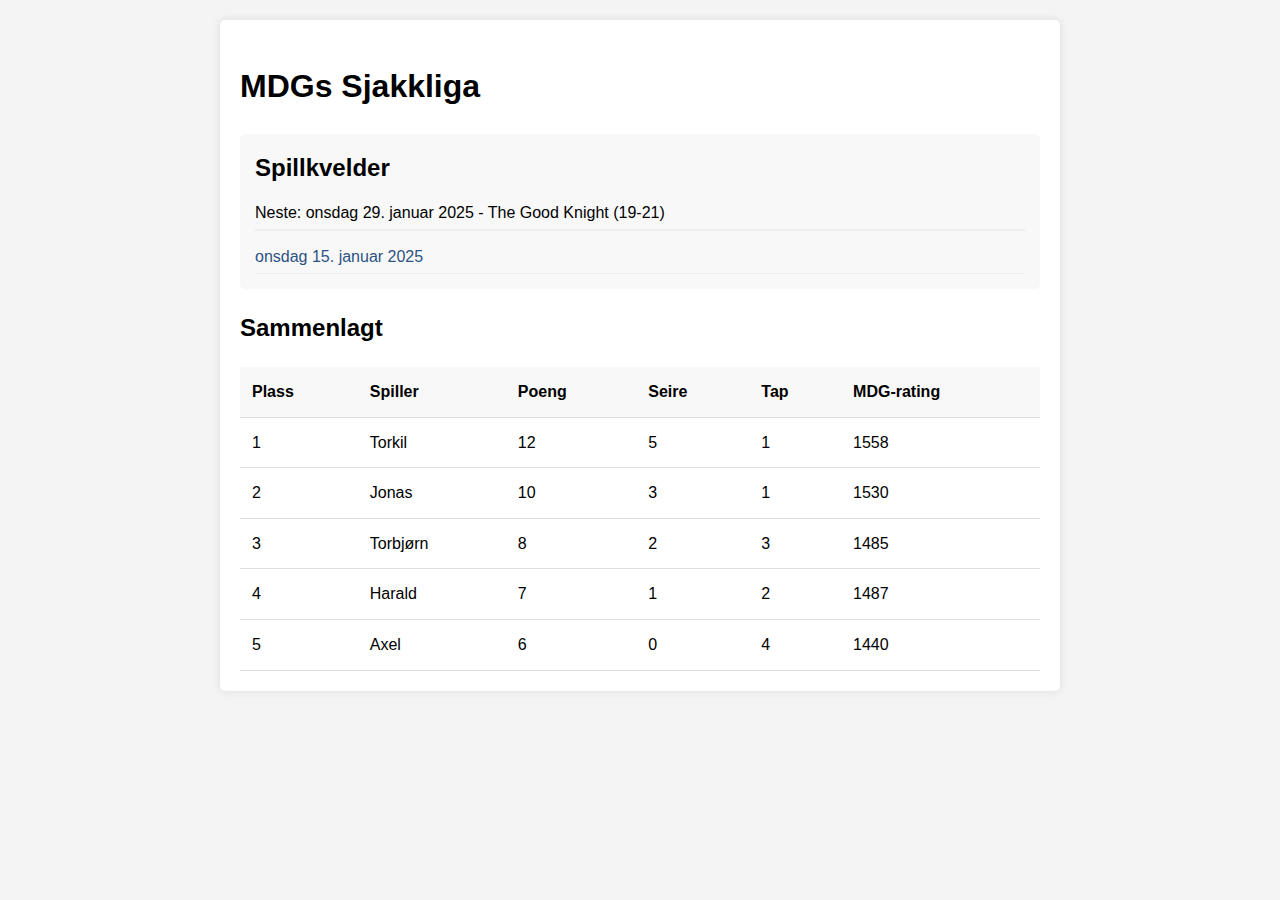
==== index.html @ 13cfba7c "Created chess league with help from Ai" ====
<!DOCTYPE html>
<html lang="nb">
<head>
    <meta charset="UTF-8">
    <meta name="viewport" content="width=device-width, initial-scale=1.0">
    <title>MDGs Sjakkliga</title>
    <link rel="stylesheet" href="styles.css">
</head>
<body>
    <div class="container">
        <h1>MDGs Sjakkliga</h1>
        
        <div class="evenings-section">
            <h2>Spillkvelder</h2>
            <p class="next-event">Neste: <span id="next-event"></span> - The Good Knight (19-21)</p>
            <ul id="evenings-list"></ul>
        </div>
        
        <div class="standings-section">
            <h2>Sammenlagt</h2>
            <table id="standings-table">
                <thead>
                    <tr>
                        <th>Plass</th>
                        <th>Spiller</th>
                        <th>Poeng</th>
                        <th>Seire</th>
                        <th>Tap</th>
                        <th>MDG-rating</th>
                    </tr>
                </thead>
                <tbody id="standings-body"></tbody>
            </table>
        </div>
    </div>
    <script src="chess.js"></script>
</body>
</html>
---- styles.css ----
body {
    font-family: Arial, sans-serif;
    line-height: 1.6;
    margin: 0;
    padding: 20px;
    background-color: #f4f4f4;
}

.container {
    max-width: 800px;
    margin: 0 auto;
    background-color: white;
    padding: 20px;
    border-radius: 5px;
    box-shadow: 0 0 10px rgba(0,0,0,0.1);
}

table {
    width: 100%;
    border-collapse: collapse;
    margin-top: 20px;
}

th, td {
    padding: 12px;
    text-align: left;
    border-bottom: 1px solid #ddd;
}

th {
    background-color: #f8f8f8;
    font-weight: bold;
}

tr:hover {
    background-color: #f5f5f5;
}

.file-input-section {
    margin: 20px 0;
    padding: 20px;
    background-color: #f8f8f8;
    border-radius: 5px;
}

.file-input-section h2 {
    margin-top: 0;
    margin-bottom: 10px;
    font-size: 1.2em;
}

input[type="file"] {
    display: block;
    margin-top: 10px;
}

.evenings-section {
    margin: 20px 0;
    padding: 15px;
    background-color: #f8f8f8;
    border-radius: 5px;
}

.evenings-section h2 {
    margin: 0 0 10px 0;
}

.evenings-section ul {
    list-style: none;
    padding: 0;
    margin: 10px 0 0 0;
}

.evenings-section li {
    padding: 3px 0;
    border-bottom: 1px solid #eee;
}

.next-event {
    margin: 0;
    padding: 3px 0;
    border-bottom: 2px solid #eee;
}

.evening-results {
    margin-left: 20px;
    font-size: 0.9em;
    padding: 5px 0;
}

.evening-results ul {
    margin: 0;
    padding: 0;
    list-style: none;
}

.evening-results li {
    padding: 2px 0;
    border-bottom: none;
}

.evenings-section li span {
    color: #2c5282;
}

.evenings-section li span:hover {
    text-decoration: underline;
}

.evening-rankings {
    margin-bottom: 20px;
}

.evening-rankings h3, .evening-matches h3 {
    margin: 10px 0 5px 0;
    font-size: 1em;
}

.evening-rankings table {
    width: 100%;
    margin: 5px 0;
    font-size: 0.9em;
}

.evening-rankings th {
    text-align: left;
    padding: 3px 10px 3px 0;
}

.evening-rankings td {
    padding: 2px 10px 2px 0;
}

.evening-matches ul {
    margin: 5px 0;
}
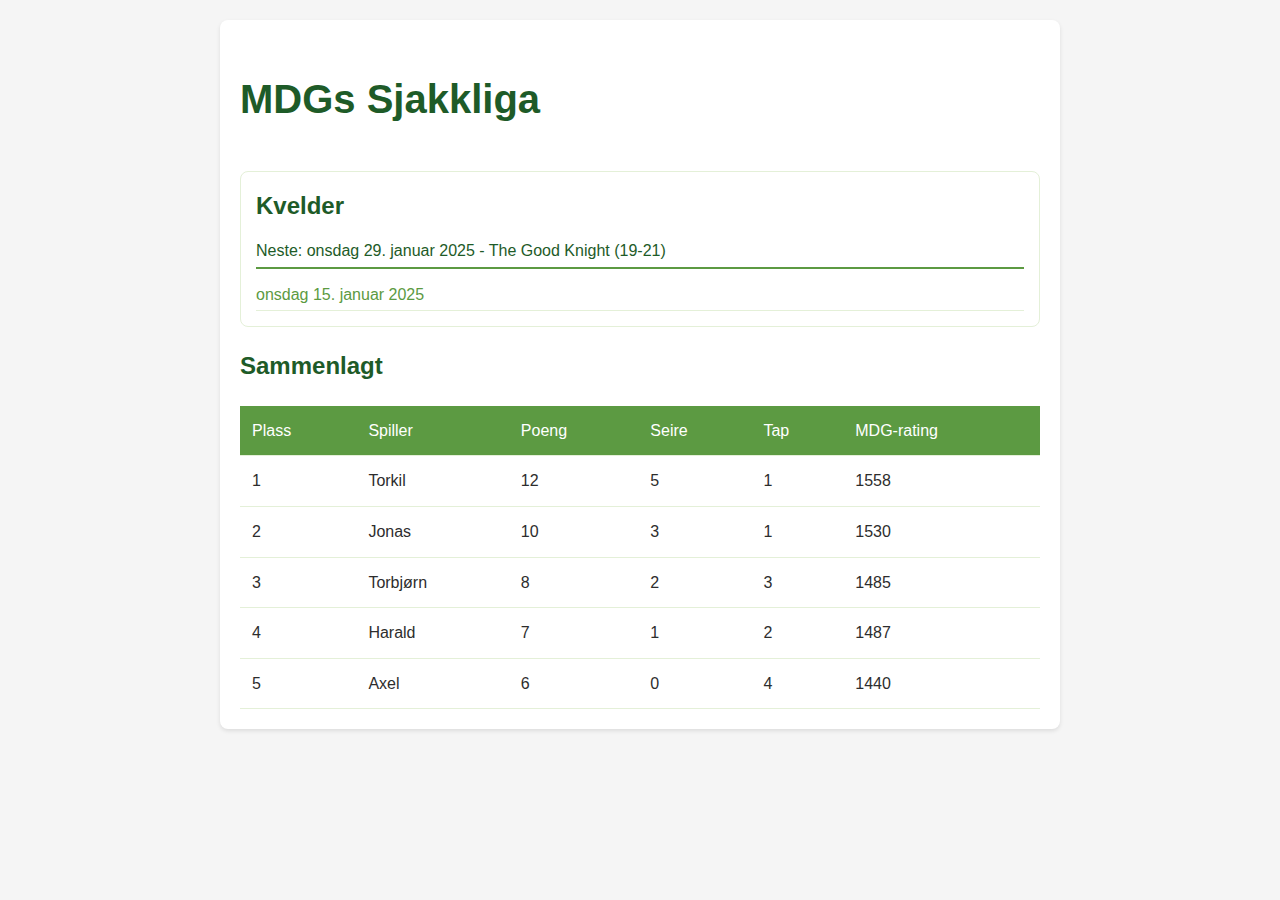
==== commit 67d49778: "Fixed relative path" ====
--- a/index.html
+++ b/index.html
@@ -11,7 +11,7 @@
         <h1>MDGs Sjakkliga</h1>
         
         <div class="evenings-section">
-            <h2>Spillkvelder</h2>
+            <h2>Kvelder</h2>
             <p class="next-event">Neste: <span id="next-event"></span> - The Good Knight (19-21)</p>
             <ul id="evenings-list"></ul>
         </div>
--- a/styles.css
+++ b/styles.css
@@ -1,9 +1,21 @@
+:root {
+    /* MDG Colors */
+    --mdg-green: #5C9A42;
+    --mdg-dark-green: #1E5B28;
+    --mdg-light-green: #E4F0D8;
+    --mdg-yellow: #F6D45C;
+    --mdg-orange: #E66C31;
+    --mdg-text: #2D2D2D;
+    --mdg-light-gray: #F5F5F5;
+}
+
 body {
-    font-family: Arial, sans-serif;
+    font-family: 'GT Walsheim', 'Helvetica Neue', Arial, sans-serif;
     line-height: 1.6;
     margin: 0;
     padding: 20px;
-    background-color: #f4f4f4;
+    background-color: var(--mdg-light-gray);
+    color: var(--mdg-text);
 }
 
 .container {
@@ -11,8 +23,18 @@
     margin: 0 auto;
     background-color: white;
     padding: 20px;
-    border-radius: 5px;
-    box-shadow: 0 0 10px rgba(0,0,0,0.1);
+    border-radius: 8px;
+    box-shadow: 0 2px 4px rgba(0,0,0,0.1);
+}
+
+h1, h2, h3 {
+    font-family: 'GT Walsheim', 'Helvetica Neue', Arial, sans-serif;
+    color: var(--mdg-dark-green);
+}
+
+h1 {
+    font-size: 2.5em;
+    margin-bottom: 1em;
 }
 
 table {
@@ -24,16 +46,17 @@
 th, td {
     padding: 12px;
     text-align: left;
-    border-bottom: 1px solid #ddd;
+    border-bottom: 1px solid var(--mdg-light-green);
 }
 
 th {
-    background-color: #f8f8f8;
-    font-weight: bold;
+    background-color: var(--mdg-green);
+    color: white;
+    font-weight: 500;
 }
 
 tr:hover {
-    background-color: #f5f5f5;
+    background-color: var(--mdg-light-green);
 }
 
 .file-input-section {
@@ -57,12 +80,14 @@
 .evenings-section {
     margin: 20px 0;
     padding: 15px;
-    background-color: #f8f8f8;
-    border-radius: 5px;
+    background-color: white;
+    border-radius: 8px;
+    border: 1px solid var(--mdg-light-green);
 }
 
 .evenings-section h2 {
     margin: 0 0 10px 0;
+    color: var(--mdg-dark-green);
 }
 
 .evenings-section ul {
@@ -73,13 +98,15 @@
 
 .evenings-section li {
     padding: 3px 0;
-    border-bottom: 1px solid #eee;
+    border-bottom: 1px solid var(--mdg-light-green);
 }
 
 .next-event {
     margin: 0;
     padding: 3px 0;
-    border-bottom: 2px solid #eee;
+    border-bottom: 2px solid var(--mdg-green);
+    color: var(--mdg-dark-green);
+    font-weight: 500;
 }
 
 .evening-results {
@@ -100,10 +127,12 @@
 }
 
 .evenings-section li span {
-    color: #2c5282;
+    color: var(--mdg-green);
+    cursor: pointer;
 }
 
 .evenings-section li span:hover {
+    color: var(--mdg-dark-green);
     text-decoration: underline;
 }
 
@@ -133,4 +162,18 @@
 
 .evening-matches ul {
     margin: 5px 0;
+}
+
+@font-face {
+    font-family: 'GT Walsheim';
+    src: url('https://www.mdg.no/assets/fonts/GT-Walsheim-Regular.woff2') format('woff2');
+    font-weight: normal;
+    font-style: normal;
+}
+
+@font-face {
+    font-family: 'GT Walsheim';
+    src: url('https://www.mdg.no/assets/fonts/GT-Walsheim-Medium.woff2') format('woff2');
+    font-weight: 500;
+    font-style: normal;
 } 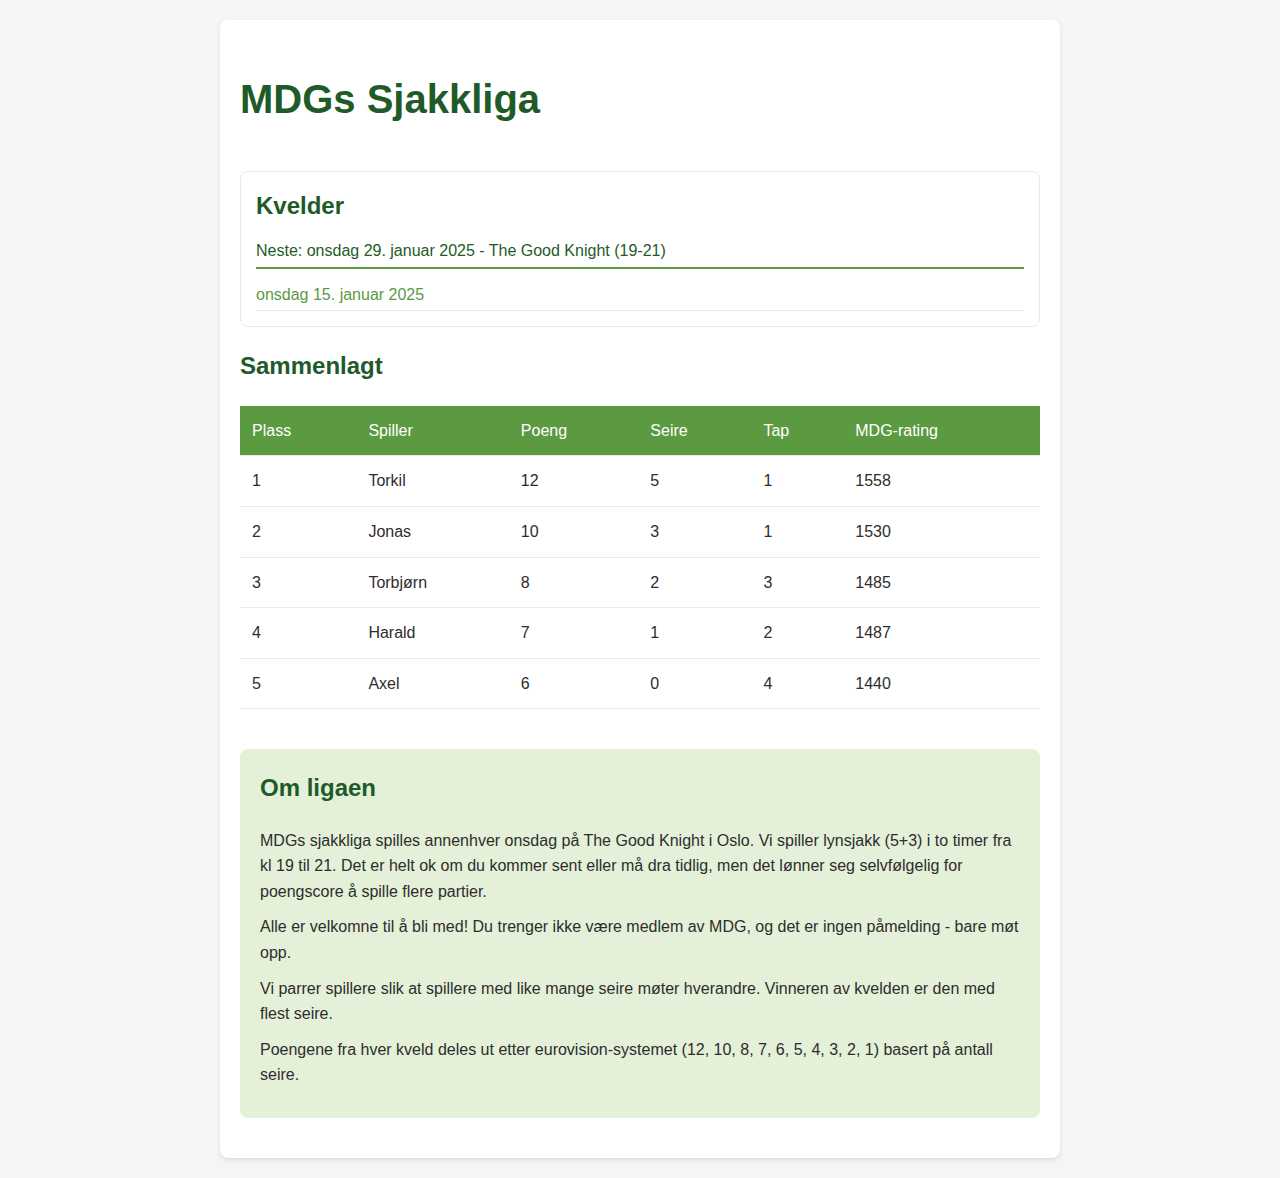
==== commit 929d0b81: "Added info and favicon" ====
--- a/index.html
+++ b/index.html
@@ -5,6 +5,8 @@
     <meta name="viewport" content="width=device-width, initial-scale=1.0">
     <title>MDGs Sjakkliga</title>
     <link rel="stylesheet" href="styles.css">
+    <link rel="icon" type="image/svg+xml" href="favicon.svg">
+    <link rel="icon" type="image/png" href="favicon.png">
 </head>
 <body>
     <div class="container">
@@ -32,6 +34,18 @@
                 <tbody id="standings-body"></tbody>
             </table>
         </div>
+        
+        <div class="info-section">
+            <h2>Om ligaen</h2>
+            <p>MDGs sjakkliga spilles annenhver onsdag på The Good Knight i Oslo. 
+               Vi spiller lynsjakk (5+3) i to timer fra kl 19 til 21. Det er helt ok om du kommer sent eller må dra tidlig, men det lønner seg selvfølgelig for poengscore å spille flere partier.</p>
+            <p>Alle er velkomne til å bli med! Du trenger ikke være medlem av MDG, 
+               og det er ingen påmelding - bare møt opp.</p>
+            <p>Vi parrer spillere slik at spillere med like mange 
+               seire møter hverandre. Vinneren av kvelden er den med flest seire.</p>
+            <p>Poengene fra hver kveld deles ut etter eurovision-systemet 
+               (12, 10, 8, 7, 6, 5, 4, 3, 2, 1) basert på antall seire.</p>
+        </div>
     </div>
     <script src="chess.js"></script>
 </body>
--- a/styles.css
+++ b/styles.css
@@ -176,4 +176,19 @@
     src: url('https://www.mdg.no/assets/fonts/GT-Walsheim-Medium.woff2') format('woff2');
     font-weight: 500;
     font-style: normal;
+}
+
+.info-section {
+    margin: 40px 0 20px 0;
+    padding: 20px;
+    background-color: var(--mdg-light-green);
+    border-radius: 8px;
+}
+
+.info-section h2 {
+    margin-top: 0;
+}
+
+.info-section p {
+    margin: 10px 0;
 } 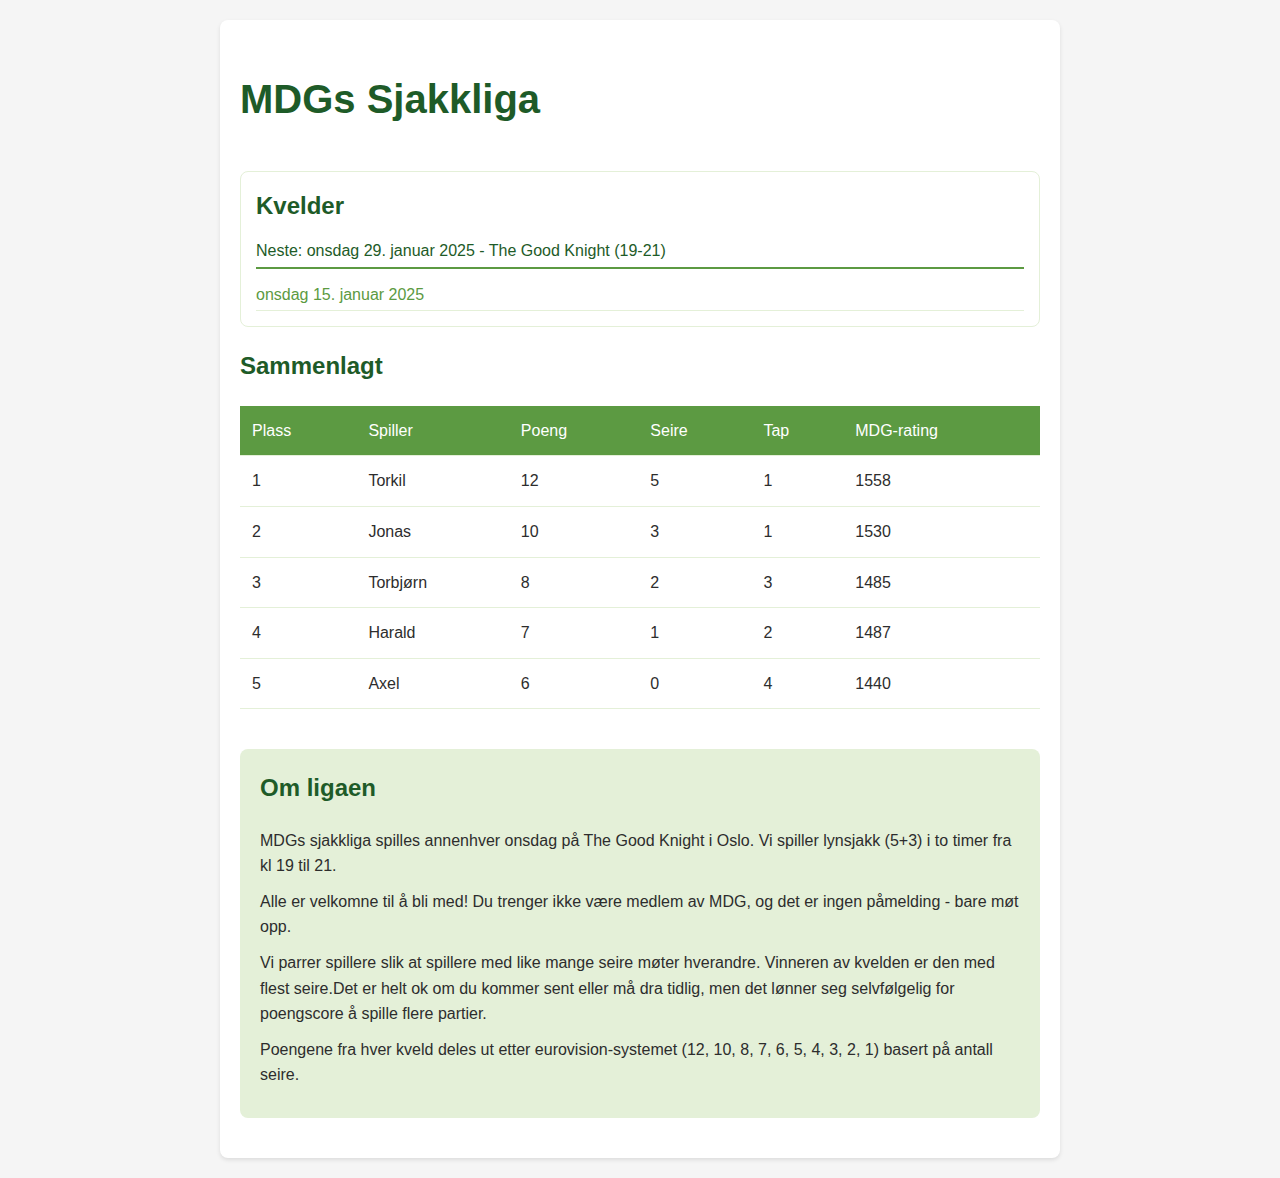
==== commit a3fd99c9: "Update index.html with clarifications on game rules and participation requirements" ====
--- a/index.html
+++ b/index.html
@@ -38,11 +38,11 @@
         <div class="info-section">
             <h2>Om ligaen</h2>
             <p>MDGs sjakkliga spilles annenhver onsdag på The Good Knight i Oslo. 
-               Vi spiller lynsjakk (5+3) i to timer fra kl 19 til 21. Det er helt ok om du kommer sent eller må dra tidlig, men det lønner seg selvfølgelig for poengscore å spille flere partier.</p>
+               Vi spiller lynsjakk (5+3) i to timer fra kl 19 til 21. </p>
             <p>Alle er velkomne til å bli med! Du trenger ikke være medlem av MDG, 
                og det er ingen påmelding - bare møt opp.</p>
             <p>Vi parrer spillere slik at spillere med like mange 
-               seire møter hverandre. Vinneren av kvelden er den med flest seire.</p>
+               seire møter hverandre. Vinneren av kvelden er den med flest seire.Det er helt ok om du kommer sent eller må dra tidlig, men det lønner seg selvfølgelig for poengscore å spille flere partier.</p>
             <p>Poengene fra hver kveld deles ut etter eurovision-systemet 
                (12, 10, 8, 7, 6, 5, 4, 3, 2, 1) basert på antall seire.</p>
         </div>
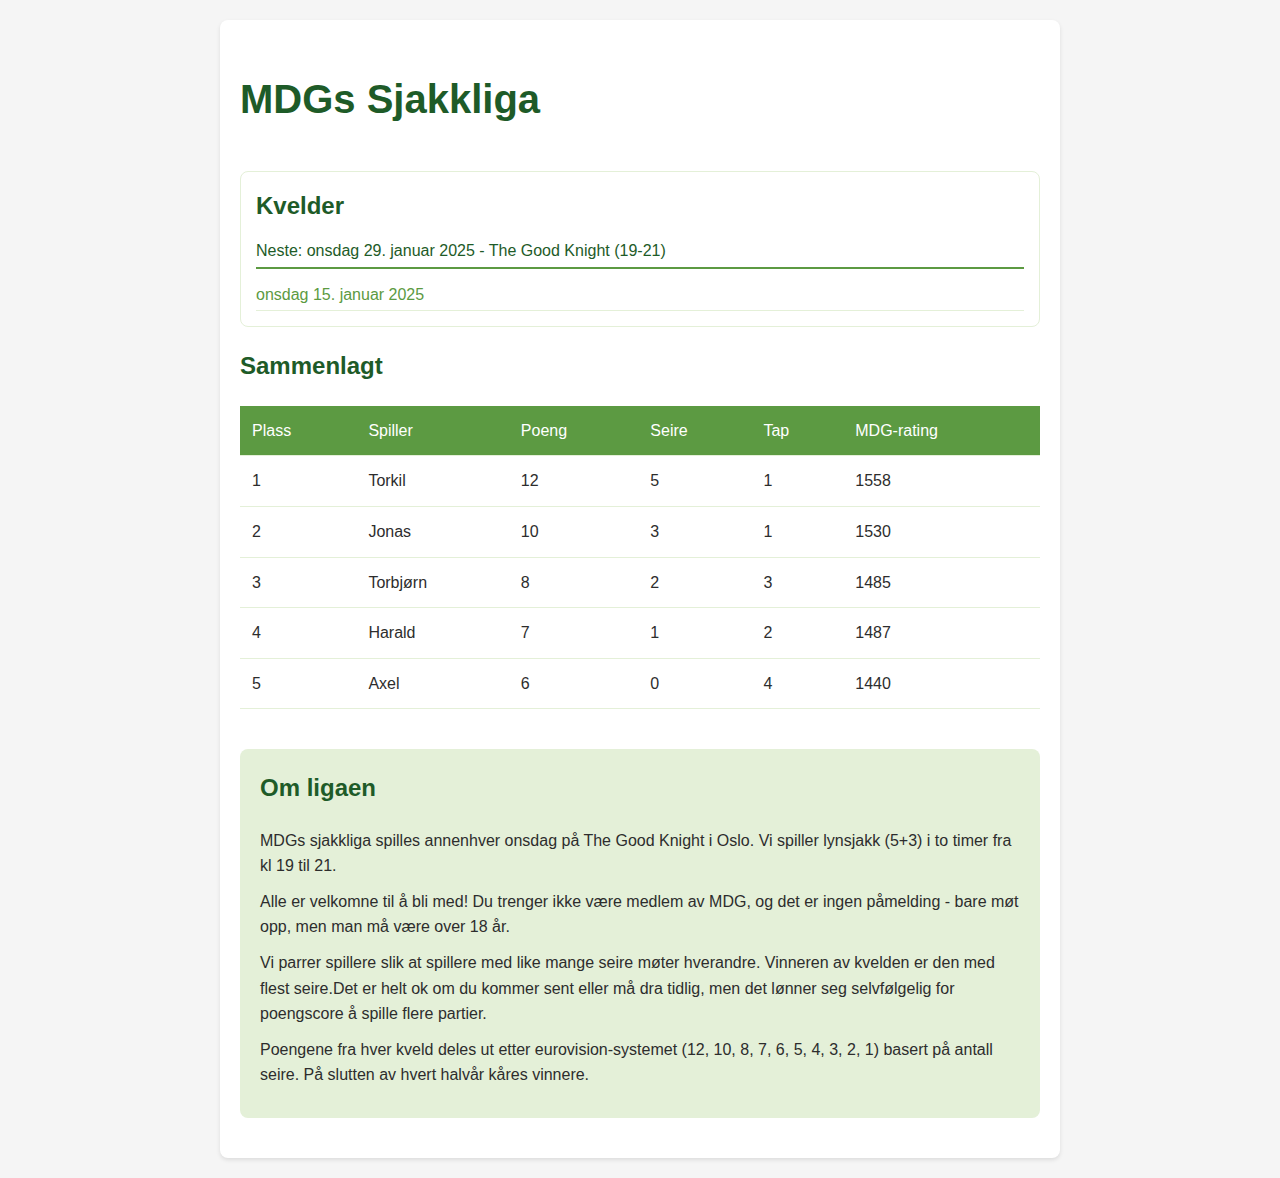
==== commit 241eae07: "more details on tourney and less logging" ====
--- a/index.html
+++ b/index.html
@@ -40,11 +40,11 @@
             <p>MDGs sjakkliga spilles annenhver onsdag på The Good Knight i Oslo. 
                Vi spiller lynsjakk (5+3) i to timer fra kl 19 til 21. </p>
             <p>Alle er velkomne til å bli med! Du trenger ikke være medlem av MDG, 
-               og det er ingen påmelding - bare møt opp.</p>
+               og det er ingen påmelding - bare møt opp, men man må være over 18 år.</p>
             <p>Vi parrer spillere slik at spillere med like mange 
                seire møter hverandre. Vinneren av kvelden er den med flest seire.Det er helt ok om du kommer sent eller må dra tidlig, men det lønner seg selvfølgelig for poengscore å spille flere partier.</p>
             <p>Poengene fra hver kveld deles ut etter eurovision-systemet 
-               (12, 10, 8, 7, 6, 5, 4, 3, 2, 1) basert på antall seire.</p>
+               (12, 10, 8, 7, 6, 5, 4, 3, 2, 1) basert på antall seire. På slutten av hvert halvår kåres vinnere.</p>
         </div>
     </div>
     <script src="chess.js"></script>
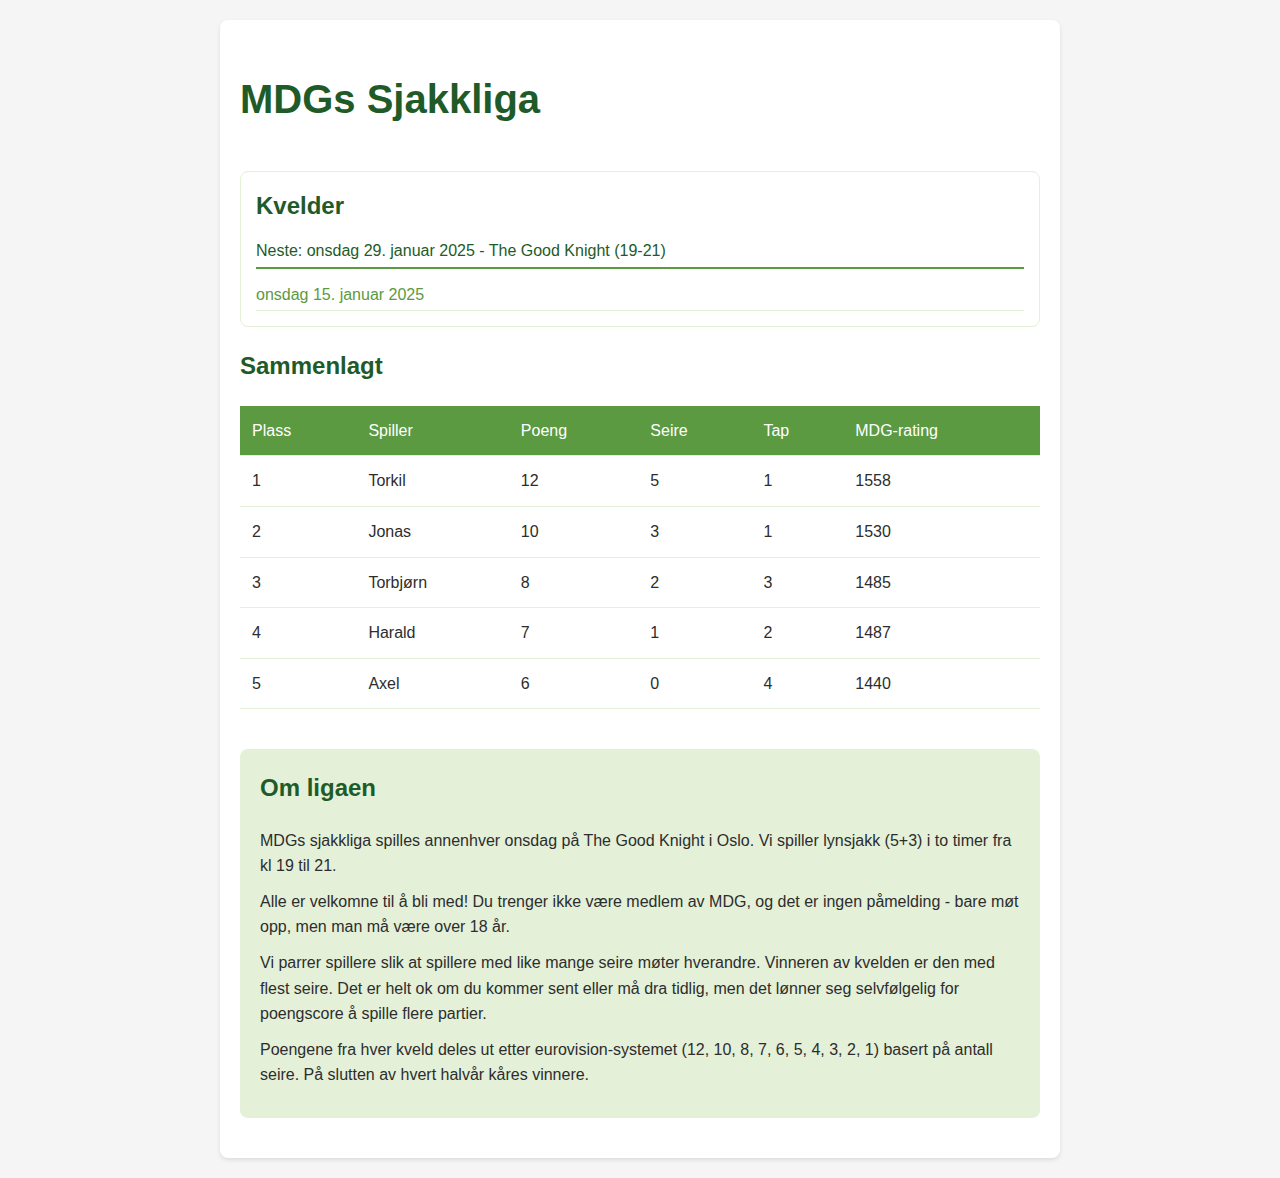
==== commit aa8f3c19: "added pairing page" ====
--- a/index.html
+++ b/index.html
@@ -42,7 +42,7 @@
             <p>Alle er velkomne til å bli med! Du trenger ikke være medlem av MDG, 
                og det er ingen påmelding - bare møt opp, men man må være over 18 år.</p>
             <p>Vi parrer spillere slik at spillere med like mange 
-               seire møter hverandre. Vinneren av kvelden er den med flest seire.Det er helt ok om du kommer sent eller må dra tidlig, men det lønner seg selvfølgelig for poengscore å spille flere partier.</p>
+               seire møter hverandre. Vinneren av kvelden er den med flest seire. Det er helt ok om du kommer sent eller må dra tidlig, men det lønner seg selvfølgelig for poengscore å spille flere partier.</p>
             <p>Poengene fra hver kveld deles ut etter eurovision-systemet 
                (12, 10, 8, 7, 6, 5, 4, 3, 2, 1) basert på antall seire. På slutten av hvert halvår kåres vinnere.</p>
         </div>
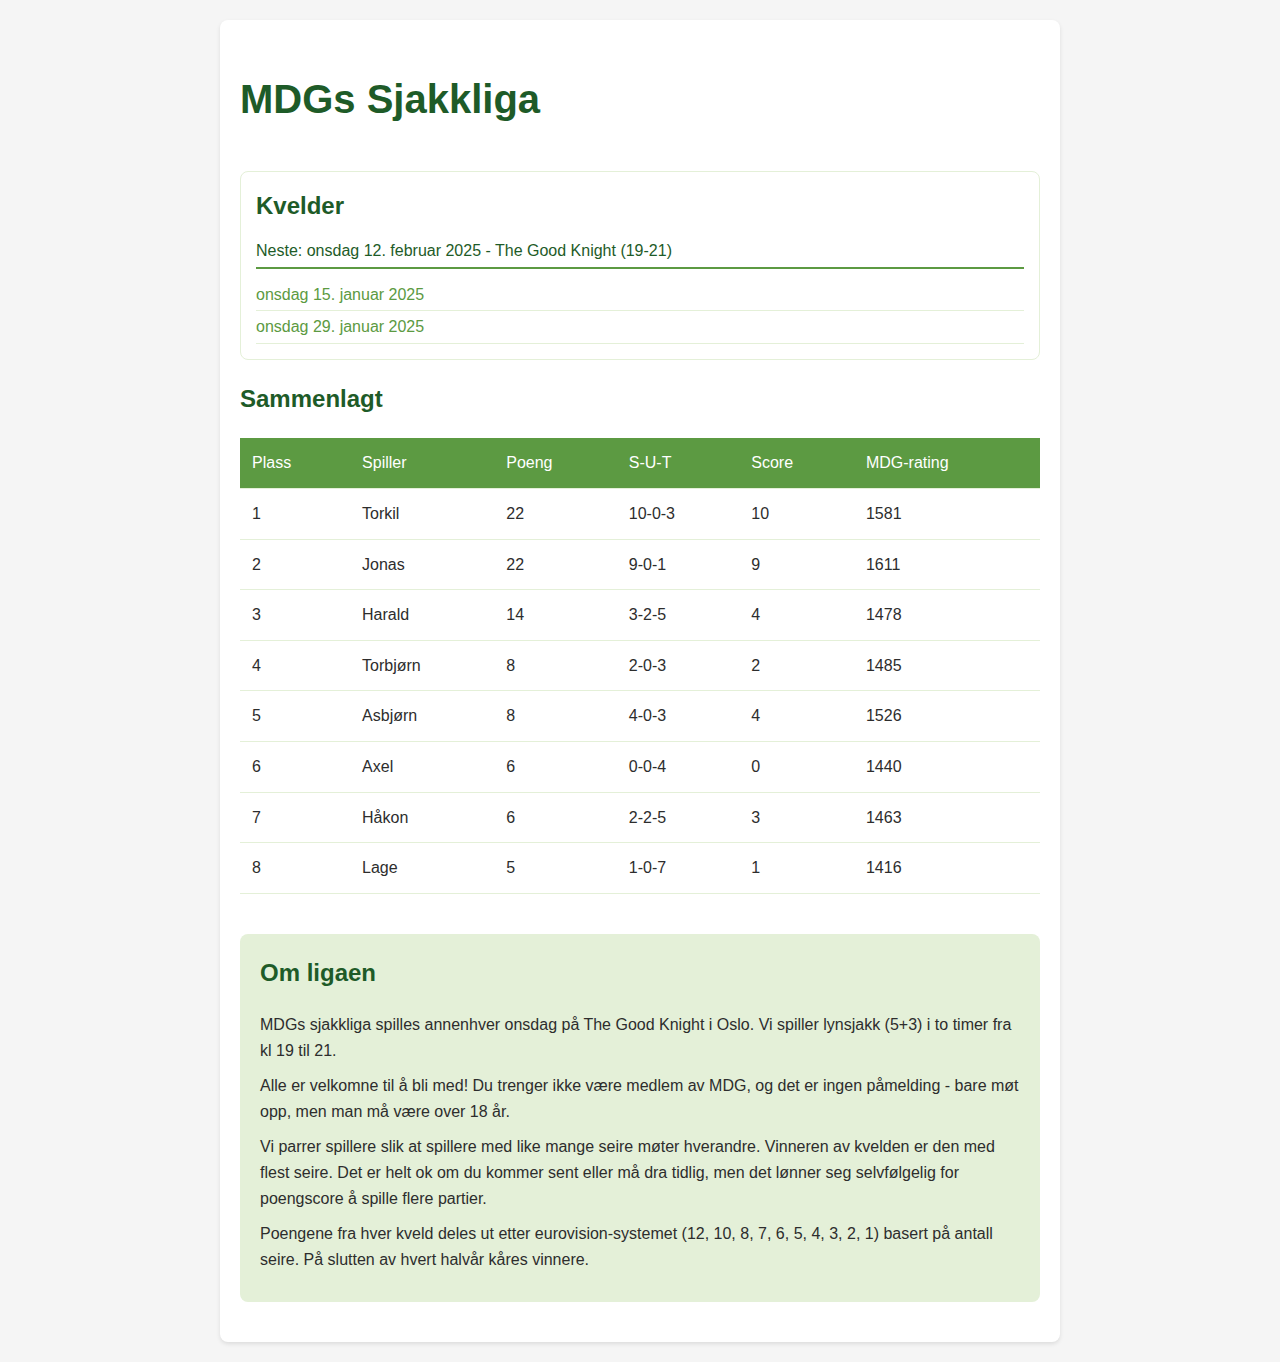
==== commit 32b397e0: "showing draws properly" ====
--- a/index.html
+++ b/index.html
@@ -26,8 +26,8 @@
                         <th>Plass</th>
                         <th>Spiller</th>
                         <th>Poeng</th>
-                        <th>Seire</th>
-                        <th>Tap</th>
+                        <th>S-U-T</th>
+                        <th>Score</th>
                         <th>MDG-rating</th>
                     </tr>
                 </thead>
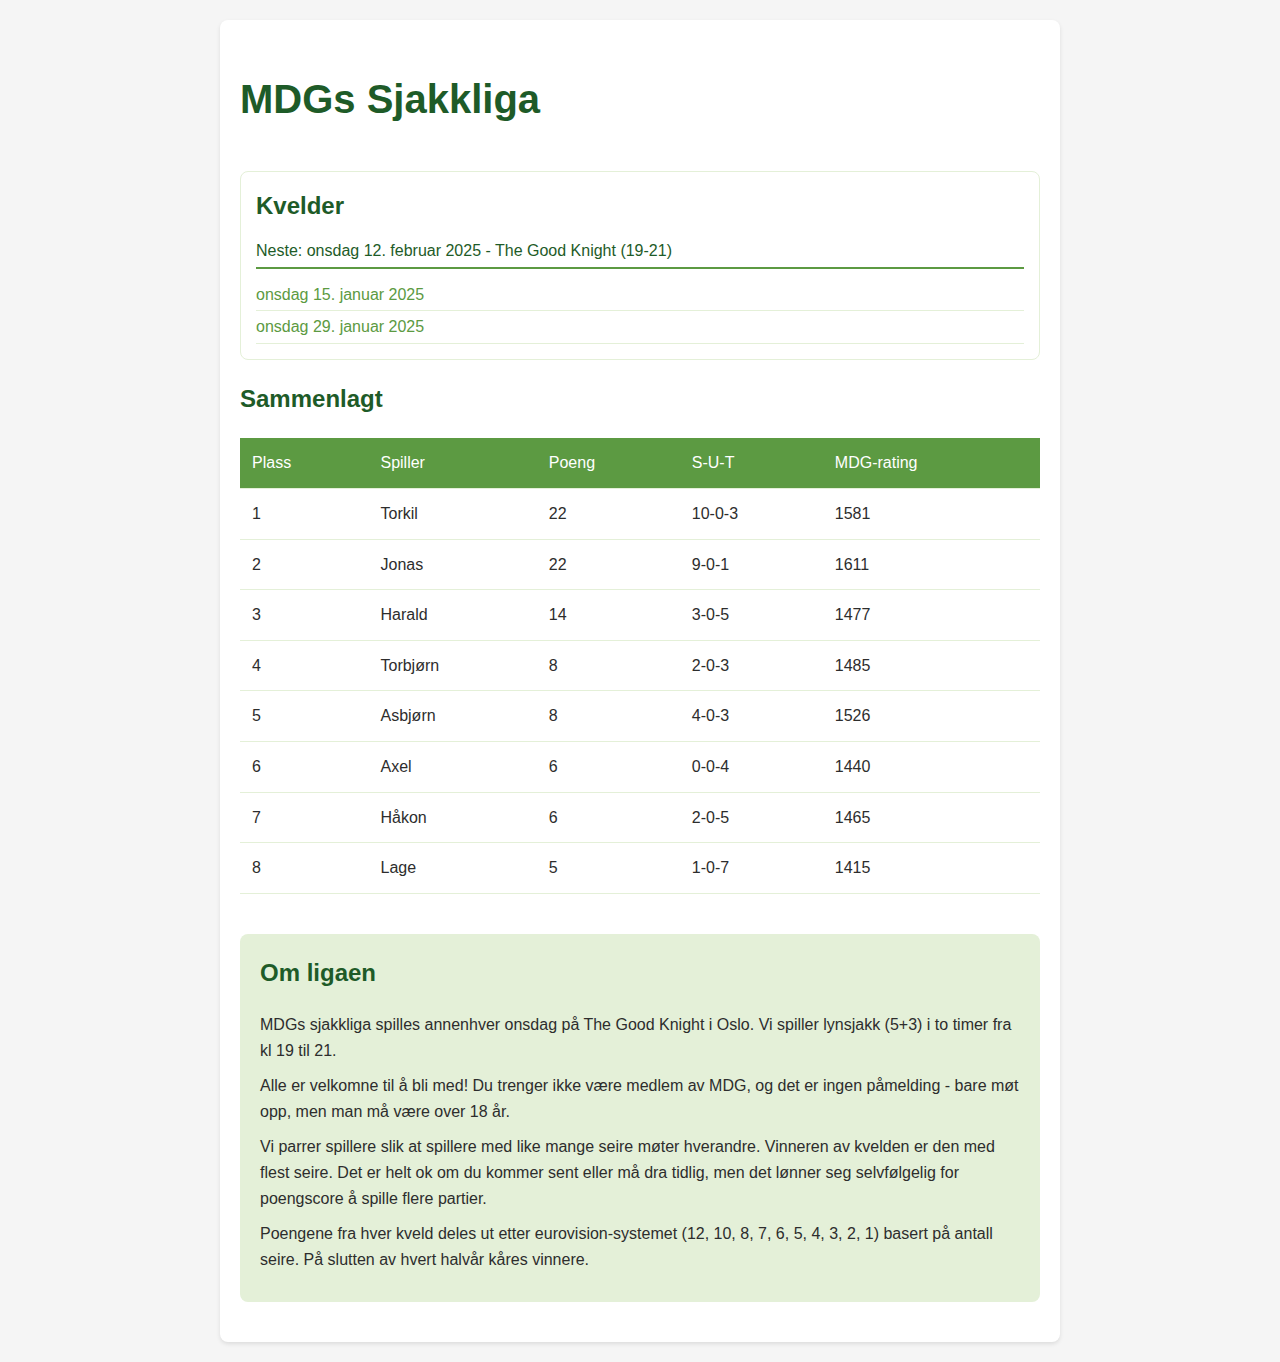
==== commit 97ae44ca: "small cosmetic fixes" ====
--- a/index.html
+++ b/index.html
@@ -27,7 +27,6 @@
                         <th>Spiller</th>
                         <th>Poeng</th>
                         <th>S-U-T</th>
-                        <th>Score</th>
                         <th>MDG-rating</th>
                     </tr>
                 </thead>
